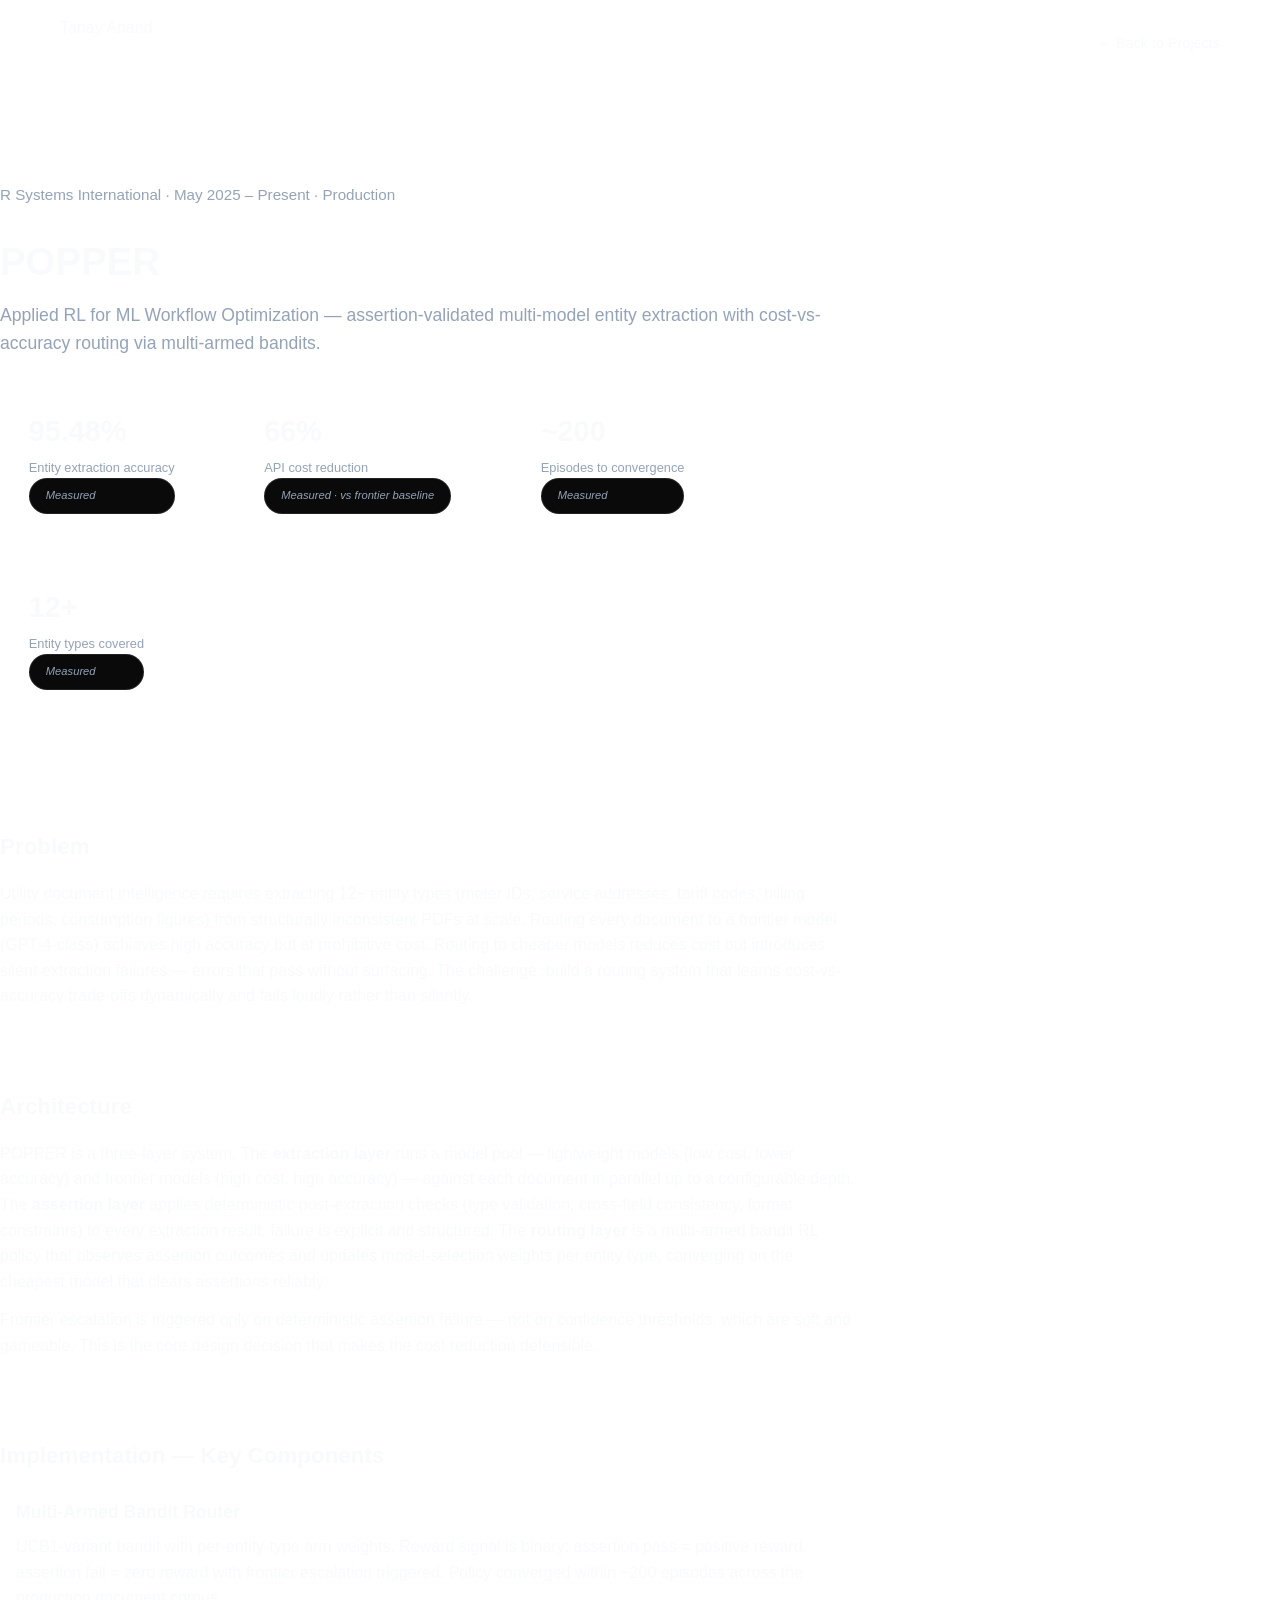
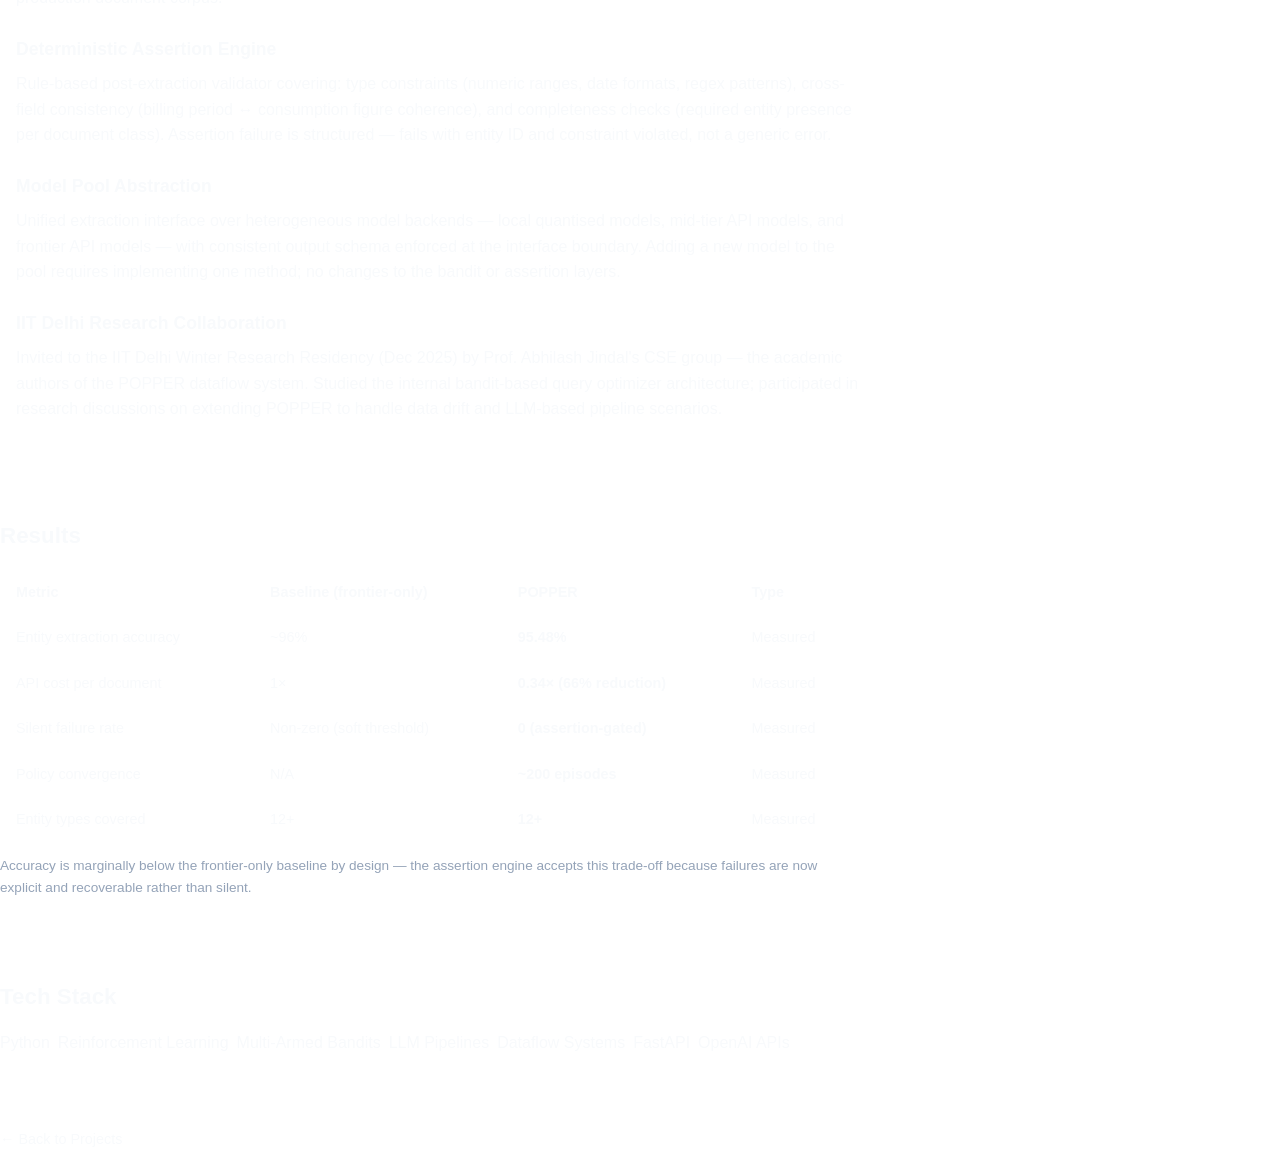
==== projects/popper.html @ 85b2d980 "feat: add POPPER case-study page (#P2-7) Co-Authored-By: Claude Sonnet 4.6 <noreply@anthropic.com>" ====
<!DOCTYPE html>
<html lang="en">
<head>
  <meta charset="UTF-8" />
  <meta name="viewport" content="width=device-width, initial-scale=1.0" />
  <title>POPPER — Tanay Anand</title>
  <link rel="stylesheet" href="../style.css" />
  <link rel="stylesheet" href="https://cdnjs.cloudflare.com/ajax/libs/font-awesome/6.4.0/css/all.min.css" />
  <style>
    .case-hero { padding: 6rem 0 3rem; }
    .case-hero h1 { font-size: 2.4rem; margin-bottom: 0.5rem; }
    .case-meta { color: var(--text-secondary); margin-bottom: 1.5rem; font-size: 0.95rem; }
    .metrics-row { display: flex; gap: 2rem; flex-wrap: wrap; margin: 2rem 0; }
    .metric-card { background: var(--bg-secondary); border: 1px solid var(--border); border-radius: 8px; padding: 1.2rem 1.8rem; min-width: 140px; }
    .metric-card .value { font-size: 1.8rem; font-weight: 700; color: var(--accent); }
    .metric-card .label { font-size: 0.8rem; color: var(--text-secondary); margin-top: 0.2rem; }
    .metric-card .tag { font-size: 0.7rem; color: var(--text-secondary); font-style: italic; }
    .case-section { padding: 2.5rem 0; border-top: 1px solid var(--border); }
    .case-section h2 { font-size: 1.4rem; margin-bottom: 1rem; }
    .case-section h3 { font-size: 1.1rem; margin: 1.5rem 0 0.5rem; color: var(--accent); }
    .lld-item { margin-bottom: 1rem; padding-left: 1rem; border-left: 2px solid var(--accent); }
    .results-table { width: 100%; border-collapse: collapse; margin-top: 1rem; }
    .results-table th, .results-table td { padding: 0.7rem 1rem; border: 1px solid var(--border); font-size: 0.9rem; text-align: left; }
    .results-table th { background: var(--bg-secondary); }
    .measured { color: var(--accent); font-weight: 600; }
    .estimated { color: var(--text-secondary); }
    .back-link { display: inline-block; margin: 2rem 0 0; color: var(--accent); text-decoration: none; font-size: 0.9rem; }
    .back-link:hover { text-decoration: underline; }
    .tech-chips { display: flex; flex-wrap: wrap; gap: 0.5rem; margin-top: 1rem; }
  </style>
</head>
<body>
  <nav class="navbar">
    <div class="nav-container">
      <a href="../index.html" class="nav-logo">Tanay Anand</a>
      <a href="../index.html#projects" class="back-link">← Back to Projects</a>
    </div>
  </nav>

  <main class="container" style="max-width: 860px; padding-top: 2rem;">

    <section class="case-hero">
      <p class="case-meta">R Systems International · May 2025 – Present · Production</p>
      <h1>POPPER</h1>
      <p style="font-size:1.1rem; color: var(--text-secondary); margin-bottom: 1.5rem;">
        Applied RL for ML Workflow Optimization — assertion-validated multi-model entity extraction
        with cost-vs-accuracy routing via multi-armed bandits.
      </p>

      <div class="metrics-row">
        <div class="metric-card">
          <div class="value">95.48%</div>
          <div class="label">Entity extraction accuracy</div>
          <div class="tag">Measured</div>
        </div>
        <div class="metric-card">
          <div class="value">66%</div>
          <div class="label">API cost reduction</div>
          <div class="tag">Measured · vs frontier baseline</div>
        </div>
        <div class="metric-card">
          <div class="value">~200</div>
          <div class="label">Episodes to convergence</div>
          <div class="tag">Measured</div>
        </div>
        <div class="metric-card">
          <div class="value">12+</div>
          <div class="label">Entity types covered</div>
          <div class="tag">Measured</div>
        </div>
      </div>
    </section>

    <section class="case-section">
      <h2>Problem</h2>
      <p>Utility document intelligence requires extracting 12+ entity types (meter IDs, service addresses, tariff codes, billing periods, consumption figures) from structurally inconsistent PDFs at scale. Routing every document to a frontier model (GPT-4-class) achieves high accuracy but at prohibitive cost. Routing to cheaper models reduces cost but introduces silent extraction failures — errors that pass without surfacing. The challenge: build a routing system that learns cost-vs-accuracy trade-offs dynamically and fails loudly rather than silently.</p>
    </section>

    <section class="case-section">
      <h2>Architecture</h2>
      <p>POPPER is a three-layer system. The <strong>extraction layer</strong> runs a model pool — lightweight models (low cost, lower accuracy) and frontier models (high cost, high accuracy) — against each document in parallel up to a configurable depth. The <strong>assertion layer</strong> applies deterministic post-extraction checks (type validation, cross-field consistency, format constraints) to every extraction result; failure is explicit and structured. The <strong>routing layer</strong> is a multi-armed bandit RL policy that observes assertion outcomes and updates model-selection weights per entity type, converging on the cheapest model that clears assertions reliably.</p>
      <p style="margin-top:0.8rem;">Frontier escalation is triggered only on deterministic assertion failure — not on confidence thresholds, which are soft and gameable. This is the core design decision that makes the cost reduction defensible.</p>
    </section>

    <section class="case-section">
      <h2>Implementation — Key Components</h2>

      <div class="lld-item">
        <h3>Multi-Armed Bandit Router</h3>
        <p>UCB1-variant bandit with per-entity-type arm weights. Reward signal is binary: assertion pass = positive reward, assertion fail = zero reward with frontier escalation triggered. Policy converged within ~200 episodes across the production document corpus.</p>
      </div>

      <div class="lld-item">
        <h3>Deterministic Assertion Engine</h3>
        <p>Rule-based post-extraction validator covering: type constraints (numeric ranges, date formats, regex patterns), cross-field consistency (billing period ↔ consumption figure coherence), and completeness checks (required entity presence per document class). Assertion failure is structured — fails with entity ID and constraint violated, not a generic error.</p>
      </div>

      <div class="lld-item">
        <h3>Model Pool Abstraction</h3>
        <p>Unified extraction interface over heterogeneous model backends — local quantised models, mid-tier API models, and frontier API models — with consistent output schema enforced at the interface boundary. Adding a new model to the pool requires implementing one method; no changes to the bandit or assertion layers.</p>
      </div>

      <div class="lld-item">
        <h3>IIT Delhi Research Collaboration</h3>
        <p>Invited to the IIT Delhi Winter Research Residency (Dec 2025) by Prof. Abhilash Jindal's CSE group — the academic authors of the POPPER dataflow system. Studied the internal bandit-based query optimizer architecture; participated in research discussions on extending POPPER to handle data drift and LLM-based pipeline scenarios.</p>
      </div>
    </section>

    <section class="case-section">
      <h2>Results</h2>
      <table class="results-table">
        <thead>
          <tr><th>Metric</th><th>Baseline (frontier-only)</th><th>POPPER</th><th>Type</th></tr>
        </thead>
        <tbody>
          <tr><td>Entity extraction accuracy</td><td>~96%</td><td class="measured">95.48%</td><td>Measured</td></tr>
          <tr><td>API cost per document</td><td>1×</td><td class="measured">0.34× (66% reduction)</td><td>Measured</td></tr>
          <tr><td>Silent failure rate</td><td>Non-zero (soft threshold)</td><td class="measured">0 (assertion-gated)</td><td>Measured</td></tr>
          <tr><td>Policy convergence</td><td>N/A</td><td class="measured">~200 episodes</td><td>Measured</td></tr>
          <tr><td>Entity types covered</td><td>12+</td><td class="measured">12+</td><td>Measured</td></tr>
        </tbody>
      </table>
      <p style="margin-top:0.8rem; font-size:0.85rem; color:var(--text-secondary);">Accuracy is marginally below the frontier-only baseline by design — the assertion engine accepts this trade-off because failures are now explicit and recoverable rather than silent.</p>
    </section>

    <section class="case-section">
      <h2>Tech Stack</h2>
      <div class="tech-chips">
        <span class="skill-tag">Python</span>
        <span class="skill-tag">Reinforcement Learning</span>
        <span class="skill-tag">Multi-Armed Bandits</span>
        <span class="skill-tag">LLM Pipelines</span>
        <span class="skill-tag">Dataflow Systems</span>
        <span class="skill-tag">FastAPI</span>
        <span class="skill-tag">OpenAI APIs</span>
      </div>
    </section>

    <a href="../index.html#projects" class="back-link">← Back to Projects</a>

  </main>
</body>
</html>
---- style.css ----
/* 
   =========================================
   JAMI SAI DINESH - PORTFOLIO STYLES
   =========================================
*/

:root {
    /* Dark Theme (Default) */
    --bg-color: #0a0a0a;
    --bg-surface: #171717;
    --bg-surface-hover: #262626;

    --text-primary: #f8fafc;
    --text-secondary: #94a3b8;

    --accent-blue: #3b82f6;
    --accent-purple: #8b5cf6;
    --gradient-primary: linear-gradient(135deg, var(--accent-blue), var(--accent-purple));

    --border-color: rgba(255, 255, 255, 0.1);
    --glass-bg: rgba(23, 23, 23, 0.7);
    --invert-img: 1;
    /* For images that need to be white in dark mode */

    /* Typography */
    --font-primary: 'Inter', sans-serif;
    --font-heading: 'Poppins', sans-serif;

    /* Spacing & Layout */
    --section-padding: 100px 20px;
    --nav-height: 80px;
    --border-radius: 12px;
    --border-radius-lg: 24px;

    /* Transitions */
    --transition-fast: 0.2s ease;
    --transition-medium: 0.4s cubic-bezier(0.175, 0.885, 0.32, 1.275);
}

[data-theme="light"] {
    --bg-color: #f8fafc;
    --bg-surface: #ffffff;
    --bg-surface-hover: #f1f5f9;

    --text-primary: #0f172a;
    --text-secondary: #475569;

    --border-color: rgba(0, 0, 0, 0.1);
    --glass-bg: rgba(255, 255, 255, 0.8);
    --invert-img: 0;
}

/* =========================================
   RESET & BASE STYLES
   ========================================= */
* {
    margin: 0;
    padding: 0;
    box-sizing: border-box;
}

html {
    scroll-behavior: smooth;
    scroll-padding-top: var(--nav-height);
}

body {
    font-family: var(--font-primary);
    background-color: transparent;
    color: var(--text-primary);
    line-height: 1.6;
    transition: color var(--transition-fast);
    overflow-x: hidden;
}

/* =========================================
   ANIMATED BACKGROUND ORBS
   ========================================= */
.bg-orbs {
    position: fixed;
    top: 0;
    left: 0;
    width: 100vw;
    height: 100vh;
    z-index: -10;
    background-color: var(--bg-color);
    transition: background-color var(--transition-medium);
    overflow: hidden;
}

.orb {
    position: absolute;
    border-radius: 50%;
    filter: blur(80px);
    opacity: 0.3;
    animation: floatOrb 20s infinite ease-in-out alternate;
}

[data-theme="light"] .orb {
    opacity: 0.15; /* Make them softer in light mode */
}

.orb-1 {
    width: 50vw;
    height: 50vw;
    background: var(--accent-blue);
    top: -10vw;
    left: -10vw;
}

.orb-2 {
    width: 40vw;
    height: 40vw;
    background: var(--accent-purple);
    bottom: -10vw;
    right: -10vw;
    animation-delay: -10s;
}

.orb-3 {
    width: 30vw;
    height: 30vw;
    background: #10b981; /* Emerald green for contrast */
    top: 30vh;
    left: 40vw;
    animation-delay: -5s;
    animation-duration: 25s;
}

@keyframes floatOrb {
    0% { transform: translate(0, 0) scale(1); }
    100% { transform: translate(15vw, 15vh) scale(1.3); }
}

a {
    text-decoration: none;
    color: inherit;
}

ul {
    list-style: none;
}

h1,
h2,
h3,
h4 {
    font-family: var(--font-heading);
    color: var(--text-primary);
}

.section {
    padding: var(--section-padding);
    max-width: 1200px;
    margin: 0 auto;
}

.section-title {
    font-size: 2.5rem;
    margin-bottom: 3rem;
    position: relative;
    display: inline-block;
    font-weight: 700;
}

.section-title::after {
    content: '';
    position: absolute;
    bottom: -10px;
    left: 0;
    width: 60px;
    height: 4px;
    background: var(--gradient-primary);
    border-radius: 2px;
}

.gradient-text {
    background: var(--gradient-primary);
    -webkit-background-clip: text;
    -webkit-text-fill-color: transparent;
    background-clip: text;
}

/* =========================================
   REVEAL ANIMATIONS
   ========================================= */
.reveal {
    opacity: 0;
    transform: translateY(40px);
    transition: all 0.8s ease;
}

.reveal.active {
    opacity: 1;
    transform: translateY(0);
}

/* =========================================
   BUTTONS
   ========================================= */
.btn {
    display: inline-block;
    padding: 0.8rem 1.8rem;
    border-radius: 30px;
    font-weight: 600;
    cursor: pointer;
    transition: var(--transition-medium);
    border: none;
    font-family: var(--font-primary);
    text-align: center;
}

.btn-primary {
    background: var(--gradient-primary);
    color: #fff;
    box-shadow: 0 4px 15px rgba(59, 130, 246, 0.4);
}

.btn-primary:hover {
    transform: translateY(-3px);
    box-shadow: 0 8px 25px rgba(59, 130, 246, 0.6);
}

.btn-secondary {
    background: transparent;
    color: var(--text-primary);
    border: 2px solid var(--border-color);
}

.btn-secondary:hover {
    border-color: var(--accent-blue);
    color: var(--accent-blue);
    transform: translateY(-3px);
}

/* =========================================
   NAVBAR
   ========================================= */
.header {
    position: fixed;
    top: 0;
    left: 0;
    width: 100%;
    height: var(--nav-height);
    z-index: 1000;
    background: transparent;
    transition: background var(--transition-fast), backdrop-filter var(--transition-fast), box-shadow var(--transition-fast);
}

.header.scrolled {
    background: var(--glass-bg);
    backdrop-filter: blur(10px);
    -webkit-backdrop-filter: blur(10px);
    box-shadow: 0 4px 30px rgba(0, 0, 0, 0.1);
    border-bottom: 1px solid var(--border-color);
}

.nav-container {
    max-width: 1200px;
    margin: 0 auto;
    padding: 0 20px;
    height: 100%;
    display: flex;
    justify-content: space-between;
    align-items: center;
}

.logo {
    font-family: var(--font-heading);
    font-size: 1.5rem;
    font-weight: 700;
    letter-spacing: -0.5px;
}

.logo span {
    color: var(--accent-blue);
}

.nav-links {
    display: flex;
    gap: 2rem;
}

.nav-links a {
    font-weight: 500;
    font-size: 0.95rem;
    color: var(--text-secondary);
    transition: color var(--transition-fast);
    position: relative;
}

.nav-links a:hover {
    color: var(--text-primary);
}

.nav-links a::after {
    content: '';
    position: absolute;
    bottom: -5px;
    left: 0;
    width: 0;
    height: 2px;
    background: var(--gradient-primary);
    transition: width var(--transition-fast);
}

.nav-links a:hover::after {
    width: 100%;
}

.nav-actions {
    display: flex;
    align-items: center;
    gap: 1rem;
}

.theme-btn {
    background: none;
    border: none;
    color: var(--text-primary);
    font-size: 1.2rem;
    cursor: pointer;
    transition: transform var(--transition-medium);
}

.theme-btn:hover {
    transform: rotate(15deg) scale(1.1);
}

.hamburger {
    display: none;
    font-size: 1.5rem;
    cursor: pointer;
    color: var(--text-primary);
}

/* =========================================
   HERO SECTION
   ========================================= */
.hero-section {
    min-height: 100vh;
    display: flex;
    align-items: center;
    justify-content: space-between;
    padding: calc(var(--nav-height) + 50px) 20px 50px;
    max-width: 1200px;
    margin: 0 auto;
    position: relative;
}

.hero-content {
    flex: 1;
    max-width: 650px;
    z-index: 2;
}

.greeting {
    display: block;
    font-size: 1.2rem;
    color: var(--accent-blue);
    font-weight: 600;
    margin-bottom: 0.5rem;
    font-family: var(--font-heading);
}

.name {
    font-size: clamp(2.5rem, 4.5vw, 4.5rem);
    line-height: 1.1;
    margin-bottom: 1rem;
    white-space: nowrap;
}

.title {
    font-size: clamp(1.5rem, 3vw, 2.5rem);
    color: var(--text-secondary);
    margin-bottom: 1.5rem;
    font-weight: 600;
}

.bio {
    font-size: 1.1rem;
    color: var(--text-secondary);
    margin-bottom: 1.5rem;
    max-width: 550px;
}

.hero-metrics {
    display: flex;
    align-items: center;
    gap: 1.5rem;
    margin-bottom: 2.5rem;
    font-family: var(--font-heading);
    font-weight: 600;
    color: var(--text-primary);
    font-size: 1rem;
}

.hero-metrics .divider {
    color: var(--border-color);
    font-weight: 300;
}

.hero-cta {
    display: flex;
    gap: 1rem;
    flex-wrap: wrap;
}

.hero-visual {
    flex: 1;
    display: flex;
    justify-content: center;
    align-items: center;
    position: relative;
}

.profile-img-container {
    position: relative;
    width: 320px;
    height: 320px;
    display: flex;
    justify-content: center;
    align-items: center;
    z-index: 1;
    border-radius: 50%;
    animation: floatProfile 6s ease-in-out infinite;
}

@keyframes floatProfile {
    0% { transform: translateY(0px); }
    50% { transform: translateY(-15px); }
    100% { transform: translateY(0px); }
}

.profile-img {
    width: 300px;
    height: 300px;
    object-fit: cover;
    object-position: center;
    z-index: 2;
    border-radius: 50%;
    border: 4px solid var(--bg-color);
    box-shadow: 0 10px 40px rgba(0, 0, 0, 0.3);
    transition: transform var(--transition-medium);
}

.profile-img-container:hover .profile-img {
    transform: scale(1.05);
}

.glow-ring {
    position: absolute;
    width: 335px;
    height: 335px;
    border-radius: 50%;
    background: conic-gradient(from 0deg, var(--accent-blue), var(--accent-purple), var(--accent-blue));
    z-index: 0;
    filter: blur(12px);
    opacity: 0.9;
    animation: spinGlow 4s linear infinite;
}

@keyframes spinGlow {
    100% { transform: rotate(360deg); }
}

/* Custom Interactive Cursor */
.custom-cursor {
    width: 20px;
    height: 20px;
    border: 2px solid var(--accent-blue);
    border-radius: 50%;
    position: fixed;
    pointer-events: none;
    z-index: 9999;
    transform: translate(-50%, -50%);
    transition: width 0.2s, height 0.2s, background-color 0.2s;
    mix-blend-mode: difference;
}

.custom-cursor.hover {
    width: 40px;
    height: 40px;
    background-color: rgba(59, 130, 246, 0.3);
    border-color: transparent;
}



/* =========================================
   ABOUT SECTION
   ========================================= */
.about-container {
    display: grid;
    grid-template-columns: 1fr 1fr;
    gap: 4rem;
    align-items: center;
}

.about-text p {
    font-size: 1.1rem;
    color: var(--text-secondary);
    margin-bottom: 1.5rem;
}

.about-stats {
    display: grid;
    grid-template-columns: repeat(auto-fit, minmax(180px, 1fr));
    gap: 1.5rem;
}

.stat-card {
    background: var(--bg-surface);
    padding: 2rem;
    border-radius: var(--border-radius);
    border: 1px solid var(--border-color);
    text-align: center;
    transition: var(--transition-medium);
}

.stat-card:hover {
    transform: translateY(-5px);
    border-color: var(--accent-purple);
    box-shadow: 0 10px 30px rgba(0, 0, 0, 0.1);
}

.stat-card h3 {
    font-size: 2.5rem;
    display: inline-block;
    background: var(--gradient-primary);
    -webkit-background-clip: text;
    -webkit-text-fill-color: transparent;
}

.stat-card span {
    font-size: 2.5rem;
    font-family: var(--font-heading);
    font-weight: 700;
    background: var(--gradient-primary);
    -webkit-background-clip: text;
    -webkit-text-fill-color: transparent;
}

.stat-card p {
    color: var(--text-secondary);
    font-weight: 500;
    margin-top: 0.5rem;
}

/* =========================================
   SKILLS SECTION
   ========================================= */
.skills-grid {
    display: grid;
    grid-template-columns: repeat(auto-fit, minmax(250px, 1fr));
    gap: 2rem;
}

.skill-category {
    background: var(--bg-surface);
    padding: 2rem;
    border-radius: var(--border-radius);
    border: 1px solid var(--border-color);
    transition: var(--transition-medium);
}

.skill-category:hover {
    border-color: var(--accent-blue);
    transform: translateY(-5px);
}

.skill-category h3 {
    margin-bottom: 1.5rem;
    font-size: 1.2rem;
    color: var(--text-primary);
}

.skill-tags {
    display: flex;
    flex-wrap: wrap;
    gap: 0.8rem;
}

.tag {
    background: var(--bg-color);
    padding: 0.5rem 1rem;
    border-radius: 20px;
    font-size: 0.9rem;
    color: var(--text-secondary);
    border: 1px solid var(--border-color);
    display: flex;
    align-items: center;
    gap: 0.5rem;
    transition: var(--transition-fast);
}

.tag:hover {
    color: #fff;
    background: var(--gradient-primary);
    border-color: transparent;
}

/* =========================================
   PROJECTS SECTION
   ========================================= */
.projects-grid {
    display: grid;
    grid-template-columns: repeat(auto-fit, minmax(320px, 1fr));
    gap: 2rem;
}

.project-card {
    background: var(--bg-surface);
    border-radius: var(--border-radius);
    border: 1px solid var(--border-color);
    overflow: hidden;
    transition: var(--transition-medium);
    height: 100%;
}

.project-card:hover {
    transform: translateY(-10px);
    border-color: var(--accent-purple);
    box-shadow: 0 10px 30px rgba(139, 92, 246, 0.1);
}

.project-content {
    padding: 2rem;
    display: flex;
    flex-direction: column;
    height: 100%;
}

.project-header {
    display: flex;
    justify-content: space-between;
    align-items: center;
    margin-bottom: 1.5rem;
}

.project-icon {
    font-size: 2rem;
    color: var(--accent-blue);
}

.project-links a {
    font-size: 1.2rem;
    color: var(--text-secondary);
    transition: color var(--transition-fast);
}

.project-links a:hover {
    color: var(--text-primary);
}

.project-title {
    font-size: 1.4rem;
    margin-bottom: 1rem;
}

.project-desc {
    color: var(--text-secondary);
    margin-bottom: 1rem;
    flex-grow: 1;
}

.project-impact {
    font-size: 0.85rem;
    color: var(--accent-blue);
    margin-bottom: 1.2rem;
    font-weight: 600;
    display: flex;
    align-items: center;
    gap: 0.5rem;
}

.project-link-btn {
    font-size: 0.85rem !important;
    color: var(--text-primary) !important;
    background: var(--bg-surface-hover);
    padding: 0.4rem 1rem;
    border-radius: 20px;
    border: 1px solid var(--border-color);
    transition: var(--transition-fast);
    display: flex;
    align-items: center;
    gap: 0.5rem;
}

.project-link-btn:hover {
    background: var(--gradient-primary);
    border-color: transparent;
    transform: translateY(-2px);
}

.project-tech {
    display: flex;
    flex-wrap: wrap;
    gap: 0.5rem;
    margin-top: auto;
}

.project-tech span {
    font-size: 0.8rem;
    font-family: var(--font-primary);
    color: var(--accent-purple);
    font-weight: 500;
}

/* =========================================
   TIMELINE (EXPERIENCE & EDUCATION)
   ========================================= */
.timeline-container {
    display: grid;
    grid-template-columns: repeat(auto-fit, minmax(300px, 1fr));
    gap: 4rem;
}

.timeline {
    position: relative;
    padding-left: 30px;
    border-left: 2px solid var(--border-color);
}

.timeline-item {
    position: relative;
    margin-bottom: 2.5rem;
}

.timeline-item:last-child {
    margin-bottom: 0;
}

.timeline-dot {
    position: absolute;
    left: -37px;
    top: 5px;
    width: 12px;
    height: 12px;
    background: var(--accent-blue);
    border-radius: 50%;
    border: 3px solid var(--bg-color);
    box-shadow: 0 0 0 3px var(--accent-blue);
}

.timeline-date {
    font-size: 0.9rem;
    color: var(--accent-purple);
    font-weight: 600;
    margin-bottom: 0.5rem;
}

.timeline-title {
    font-size: 1.2rem;
    margin-bottom: 0.2rem;
}

.timeline-subtitle {
    font-size: 1rem;
    color: var(--text-secondary);
    font-weight: 400;
    margin-bottom: 0.5rem;
}

/* =========================================
   ACHIEVEMENTS & CERTIFICATIONS
   ========================================= */
.two-col-grid {
    display: grid;
    grid-template-columns: repeat(auto-fit, minmax(300px, 1fr));
    gap: 4rem;
}

.icon-list {
    display: flex;
    flex-direction: column;
    gap: 1.2rem;
}

.icon-list li {
    display: flex;
    align-items: flex-start;
    gap: 1rem;
    font-size: 1.05rem;
    color: var(--text-secondary);
}

.icon-list i {
    color: var(--accent-blue);
    font-size: 1.2rem;
    margin-top: 3px;
}

/* =========================================
   CODING PROFILES
   ========================================= */
.coding-cards {
    display: flex;
    gap: 2rem;
    flex-wrap: wrap;
}

.coding-card {
    background: var(--bg-surface);
    border: 1px solid var(--border-color);
    border-radius: var(--border-radius);
    padding: 2rem;
    display: flex;
    align-items: center;
    gap: 1.5rem;
    transition: var(--transition-medium);
    width: 100%;
    max-width: 400px;
}

.coding-card:hover {
    transform: translateY(-5px);
    border-color: #ffa116;
    /* Leetcode brand color approximation */
    box-shadow: 0 10px 20px rgba(255, 161, 22, 0.1);
}

.coding-info h3 {
    font-size: 1.3rem;
    margin-bottom: 0.2rem;
}

.coding-info p {
    color: var(--text-secondary);
    font-size: 0.9rem;
    margin-bottom: 0.8rem;
}

.view-profile {
    font-size: 0.9rem;
    color: #ffa116;
    font-weight: 500;
    display: flex;
    align-items: center;
    gap: 0.5rem;
}

/* =========================================
   CONTACT SECTION
   ========================================= */
.contact-container {
    display: grid;
    grid-template-columns: 1fr 1fr;
    gap: 4rem;
}

.contact-info h3 {
    font-size: 1.8rem;
    margin-bottom: 1rem;
}

.contact-info p {
    color: var(--text-secondary);
    margin-bottom: 2rem;
}

.social-links {
    display: flex;
    gap: 1rem;
}

.social-icon {
    width: 45px;
    height: 45px;
    border-radius: 50%;
    background: var(--bg-surface);
    border: 1px solid var(--border-color);
    display: flex;
    align-items: center;
    justify-content: center;
    font-size: 1.2rem;
    color: var(--text-primary);
    transition: var(--transition-medium);
}

.social-icon:hover {
    background: var(--gradient-primary);
    color: #fff;
    border-color: transparent;
    transform: translateY(-5px);
}

.contact-form {
    display: flex;
    flex-direction: column;
    gap: 1.5rem;
}

.input-group input,
.input-group textarea {
    width: 100%;
    padding: 1rem 1.5rem;
    background: var(--bg-surface);
    border: 1px solid var(--border-color);
    border-radius: var(--border-radius);
    color: var(--text-primary);
    font-family: var(--font-primary);
    font-size: 1rem;
    transition: var(--transition-fast);
}

.input-group input:focus,
.input-group textarea:focus {
    outline: none;
    border-color: var(--accent-blue);
    box-shadow: 0 0 0 3px rgba(59, 130, 246, 0.1);
}

.submit-btn {
    width: 100%;
    display: flex;
    justify-content: center;
    align-items: center;
    gap: 0.5rem;
}

/* =========================================
   FOOTER
   ========================================= */
.footer {
    border-top: 1px solid var(--border-color);
    padding: 2rem 20px;
    text-align: center;
    background: var(--bg-surface);
}

.footer-content {
    max-width: 1200px;
    margin: 0 auto;
}

.footer p {
    color: var(--text-secondary);
    font-size: 0.95rem;
    margin-bottom: 0.5rem;
}

.copyright {
    font-size: 0.85rem !important;
    opacity: 0.7;
}

/* =========================================
   RESPONSIVE DESIGN (MEDIA QUERIES)
   ========================================= */
@media (max-width: 992px) {

    .about-container,
    .contact-container {
        grid-template-columns: 1fr;
        gap: 3rem;
    }

    .hero-section {
        flex-direction: column;
        justify-content: center;
        text-align: center;
        padding-top: calc(var(--nav-height) + 20px);
    }

    .hero-content {
        margin-bottom: 3rem;
    }

    .bio {
        margin: 0 auto 2.5rem;
    }

    .hero-cta {
        justify-content: center;
    }

    .hero-visual {
        display: none;
        /* Hide visual on smaller screens for cleaner look */
    }
}

@media (max-width: 768px) {
    .hamburger {
        display: block;
    }

    .nav-links {
        position: fixed;
        top: var(--nav-height);
        left: -100%;
        width: 100%;
        height: calc(100vh - var(--nav-height));
        background: var(--bg-color);
        flex-direction: column;
        align-items: center;
        justify-content: center;
        transition: left var(--transition-medium);
    }

    .nav-links.active {
        left: 0;
    }

    .nav-links li {
        margin: 1.5rem 0;
    }

    .nav-links a {
        font-size: 1.2rem;
    }

    .section-title {
        font-size: 2rem;
    }

    .about-stats {
        grid-template-columns: 1fr;
    }

    .timeline-container,
    .two-col-grid {
        gap: 3rem;
    }
}

@media (max-width: 480px) {
    .name {
        font-size: 2.5rem;
    }

    .title {
        font-size: 1.2rem;
    }

    .hero-cta {
        flex-direction: column;
    }

    .btn {
        width: 100%;
    }

    .coding-card {
        flex-direction: column;
        text-align: center;
    }
}

/* =========================================
   CERTIFICATES & MODAL
   ========================================= */
.cert-thumbnail {
    margin-top: 1rem;
    max-width: 200px;
    height: auto;
    border-radius: 8px;
    cursor: pointer;
    border: 2px solid var(--border-color);
    transition: var(--transition-fast);
    display: block;
}

.cert-thumbnail:hover {
    transform: scale(1.05);
    border-color: var(--accent-blue);
    box-shadow: 0 5px 15px rgba(59, 130, 246, 0.2);
}

/* Modal Background */
.modal {
    display: none; /* Hidden by default */
    position: fixed;
    z-index: 2000;
    left: 0;
    top: 0;
    width: 100%;
    height: 100%;
    background-color: rgba(0, 0, 0, 0.9);
    backdrop-filter: blur(5px);
    opacity: 0;
    transition: opacity 0.3s ease;
}

.modal.show {
    display: flex;
    justify-content: center;
    align-items: center;
    opacity: 1;
}

/* Modal Content (Image) */
.modal-content {
    margin: auto;
    display: block;
    max-width: 90%;
    max-height: 90vh;
    border-radius: 8px;
    box-shadow: 0 0 20px rgba(0, 0, 0, 0.5);
    transform: scale(0.8);
    transition: transform 0.3s ease;
    object-fit: contain;
}

.modal.show .modal-content {
    transform: scale(1);
}

/* Close Button */
.close-modal {
    position: absolute;
    top: 20px;
    right: 35px;
    color: #f1f1f1;
    font-size: 40px;
    font-weight: bold;
    cursor: pointer;
    transition: 0.3s;
    z-index: 2001;
}

.close-modal:hover,
.close-modal:focus {
    color: var(--accent-blue);
    text-decoration: none;
}

@media (max-width: 768px) {
    .cert-thumbnail {
        max-width: 100%;
    }
}
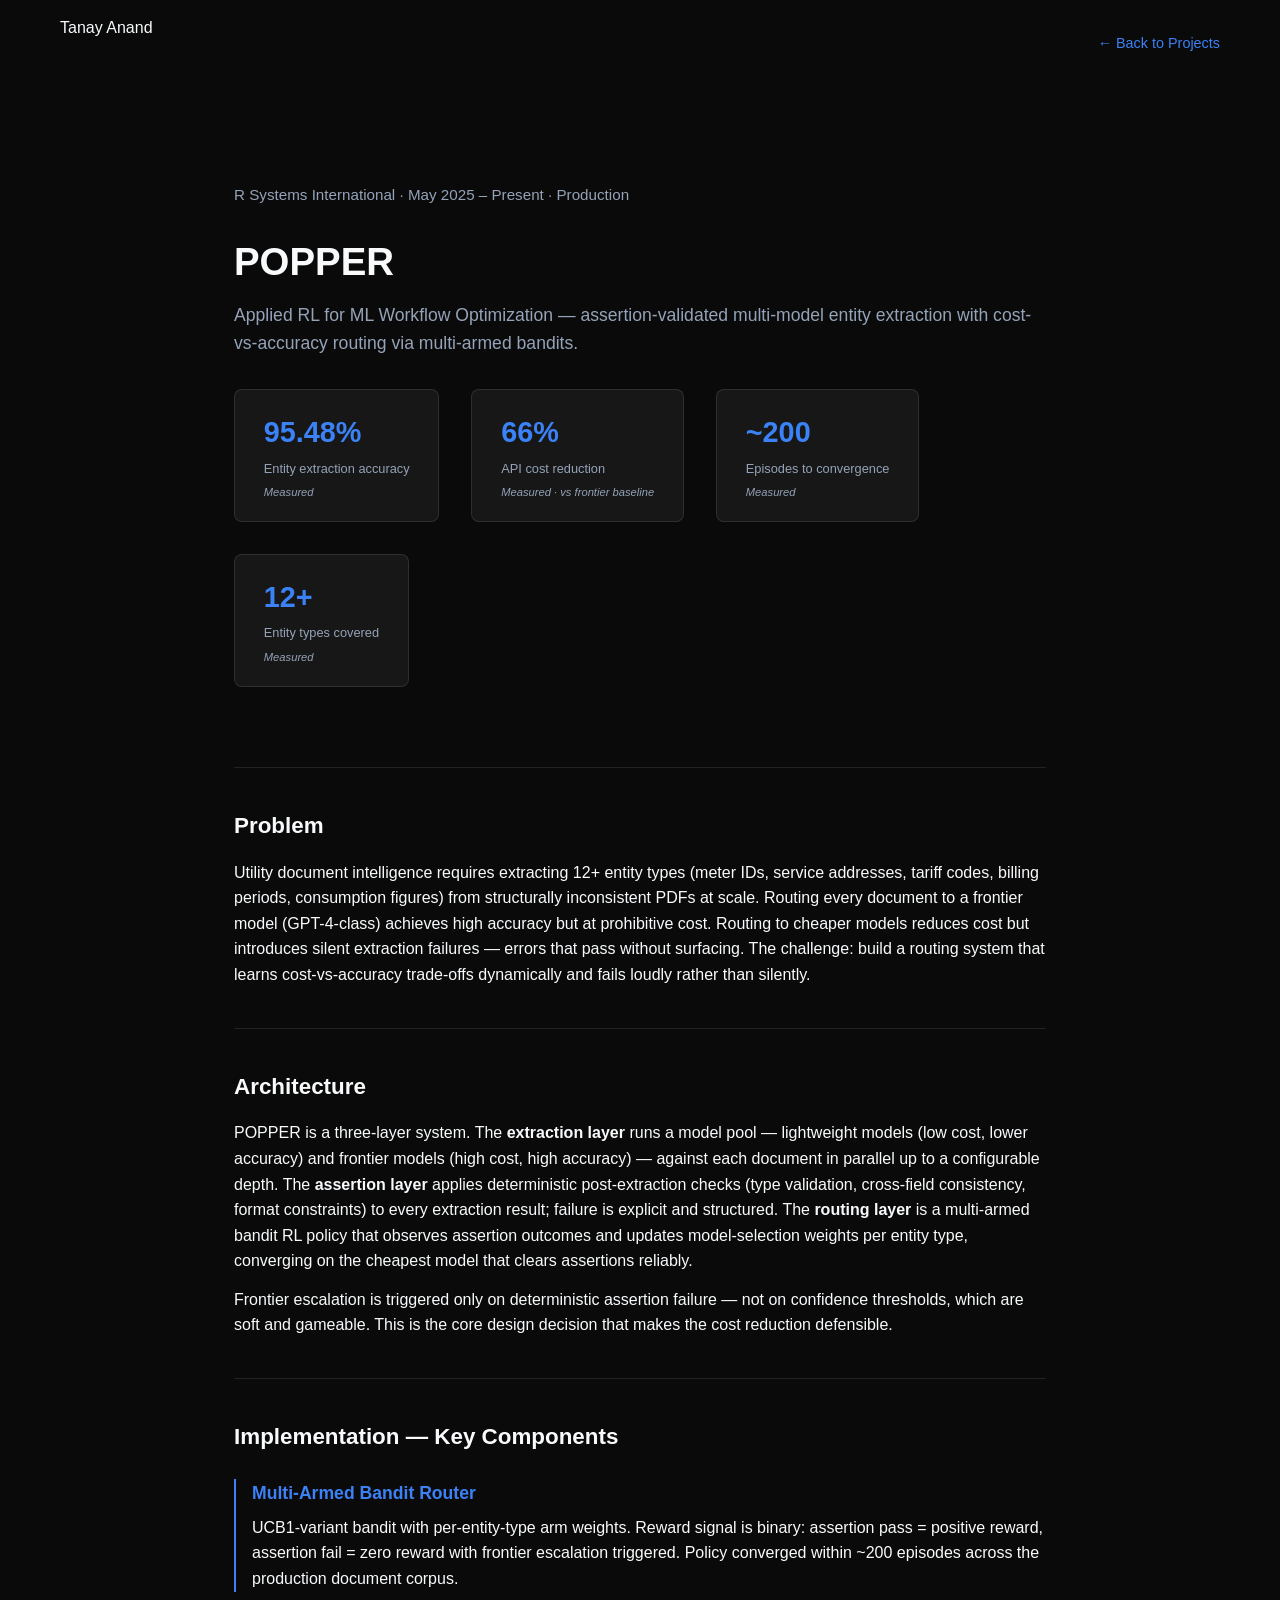
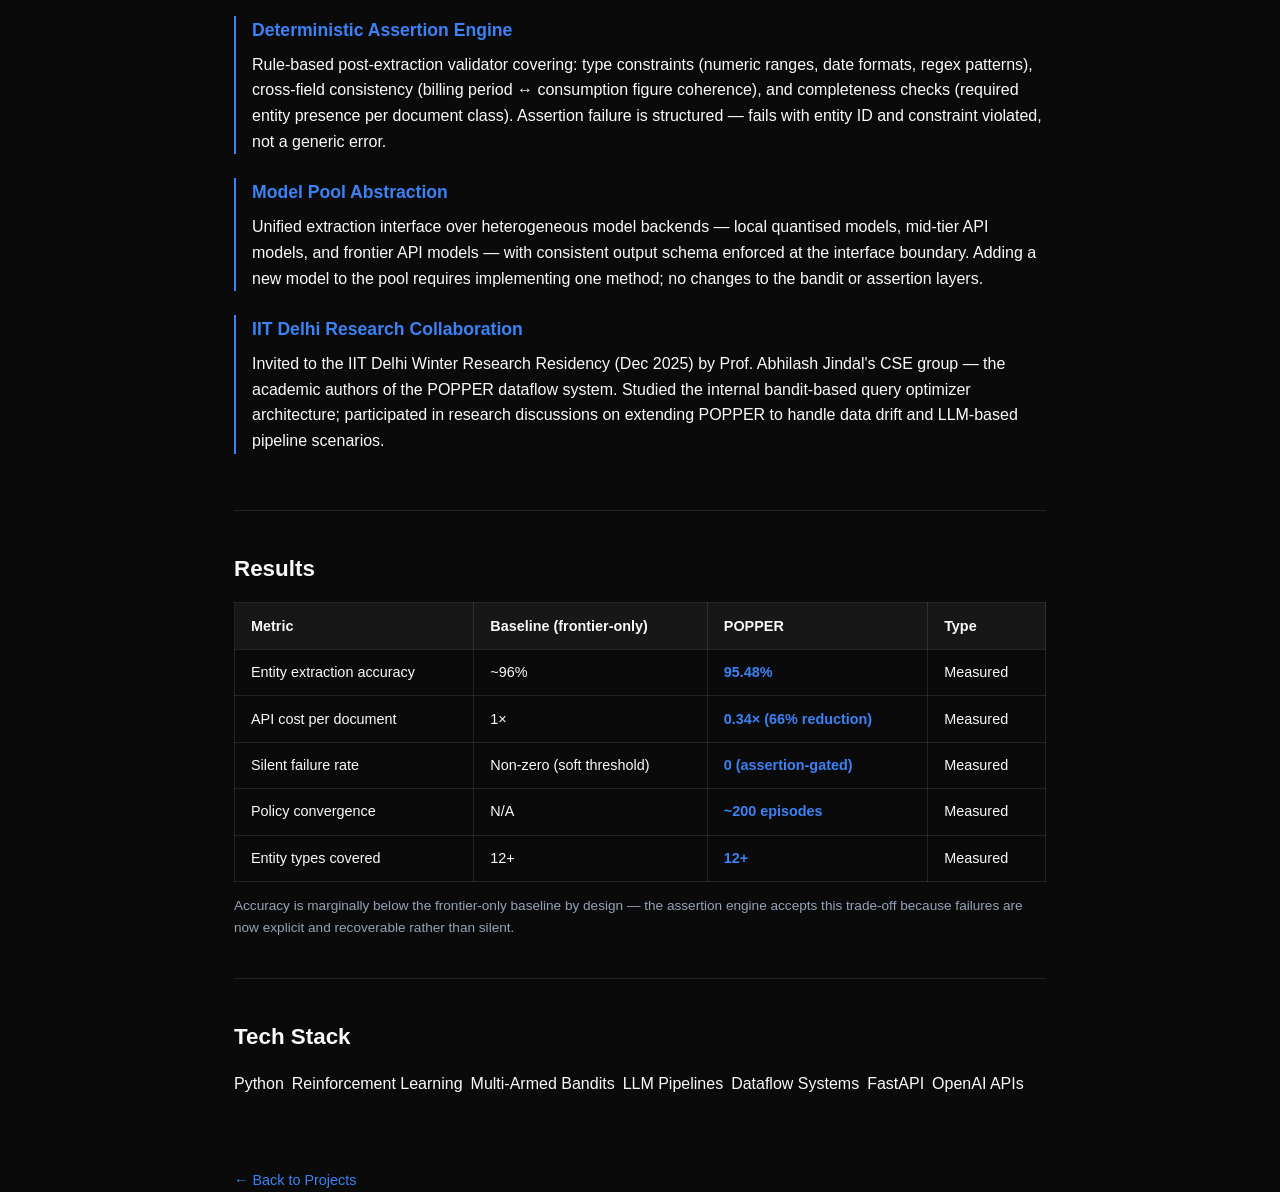
==== commit aa6357a3: "fix: correct CSS variable names in case-study pages (#P2-7 #P2-8) Includes SalesWhiz page and card. " ====
--- a/projects/popper.html
+++ b/projects/popper.html
@@ -11,22 +11,23 @@
     .case-hero h1 { font-size: 2.4rem; margin-bottom: 0.5rem; }
     .case-meta { color: var(--text-secondary); margin-bottom: 1.5rem; font-size: 0.95rem; }
     .metrics-row { display: flex; gap: 2rem; flex-wrap: wrap; margin: 2rem 0; }
-    .metric-card { background: var(--bg-secondary); border: 1px solid var(--border); border-radius: 8px; padding: 1.2rem 1.8rem; min-width: 140px; }
-    .metric-card .value { font-size: 1.8rem; font-weight: 700; color: var(--accent); }
+    .metric-card { background: var(--bg-surface); border: 1px solid var(--border-color); border-radius: 8px; padding: 1.2rem 1.8rem; min-width: 140px; }
+    .metric-card .value { font-size: 1.8rem; font-weight: 700; color: var(--accent-blue); }
     .metric-card .label { font-size: 0.8rem; color: var(--text-secondary); margin-top: 0.2rem; }
     .metric-card .tag { font-size: 0.7rem; color: var(--text-secondary); font-style: italic; }
-    .case-section { padding: 2.5rem 0; border-top: 1px solid var(--border); }
+    .case-section { padding: 2.5rem 0; border-top: 1px solid var(--border-color); }
     .case-section h2 { font-size: 1.4rem; margin-bottom: 1rem; }
-    .case-section h3 { font-size: 1.1rem; margin: 1.5rem 0 0.5rem; color: var(--accent); }
-    .lld-item { margin-bottom: 1rem; padding-left: 1rem; border-left: 2px solid var(--accent); }
+    .case-section h3 { font-size: 1.1rem; margin: 1.5rem 0 0.5rem; color: var(--accent-blue); }
+    .lld-item { margin-bottom: 1rem; padding-left: 1rem; border-left: 2px solid var(--accent-blue); }
     .results-table { width: 100%; border-collapse: collapse; margin-top: 1rem; }
-    .results-table th, .results-table td { padding: 0.7rem 1rem; border: 1px solid var(--border); font-size: 0.9rem; text-align: left; }
-    .results-table th { background: var(--bg-secondary); }
-    .measured { color: var(--accent); font-weight: 600; }
+    .results-table th, .results-table td { padding: 0.7rem 1rem; border: 1px solid var(--border-color); font-size: 0.9rem; text-align: left; }
+    .results-table th { background: var(--bg-surface); }
+    .measured { color: var(--accent-blue); font-weight: 600; }
     .estimated { color: var(--text-secondary); }
-    .back-link { display: inline-block; margin: 2rem 0 0; color: var(--accent); text-decoration: none; font-size: 0.9rem; }
+    .back-link { display: inline-block; margin: 2rem 0 0; color: var(--accent-blue); text-decoration: none; font-size: 0.9rem; }
     .back-link:hover { text-decoration: underline; }
     .tech-chips { display: flex; flex-wrap: wrap; gap: 0.5rem; margin-top: 1rem; }
+    body { background-color: var(--bg-color); color: var(--text-primary); }
   </style>
 </head>
 <body>
@@ -37,7 +38,7 @@
     </div>
   </nav>
 
-  <main class="container" style="max-width: 860px; padding-top: 2rem;">
+  <main class="container" style="max-width: 860px; padding-top: 2rem; margin: 0 auto; padding-left: 1.5rem; padding-right: 1.5rem;">
 
     <section class="case-hero">
       <p class="case-meta">R Systems International · May 2025 – Present · Production</p>
@@ -51,22 +52,22 @@
         <div class="metric-card">
           <div class="value">95.48%</div>
           <div class="label">Entity extraction accuracy</div>
-          <div class="tag">Measured</div>
+          <span style="font-size:0.7rem; color:var(--text-secondary); font-style:italic; display:block; margin-top:0.3rem;">Measured</span>
         </div>
         <div class="metric-card">
           <div class="value">66%</div>
           <div class="label">API cost reduction</div>
-          <div class="tag">Measured · vs frontier baseline</div>
+          <span style="font-size:0.7rem; color:var(--text-secondary); font-style:italic; display:block; margin-top:0.3rem;">Measured · vs frontier baseline</span>
         </div>
         <div class="metric-card">
           <div class="value">~200</div>
           <div class="label">Episodes to convergence</div>
-          <div class="tag">Measured</div>
+          <span style="font-size:0.7rem; color:var(--text-secondary); font-style:italic; display:block; margin-top:0.3rem;">Measured</span>
         </div>
         <div class="metric-card">
           <div class="value">12+</div>
           <div class="label">Entity types covered</div>
-          <div class="tag">Measured</div>
+          <span style="font-size:0.7rem; color:var(--text-secondary); font-style:italic; display:block; margin-top:0.3rem;">Measured</span>
         </div>
       </div>
     </section>
